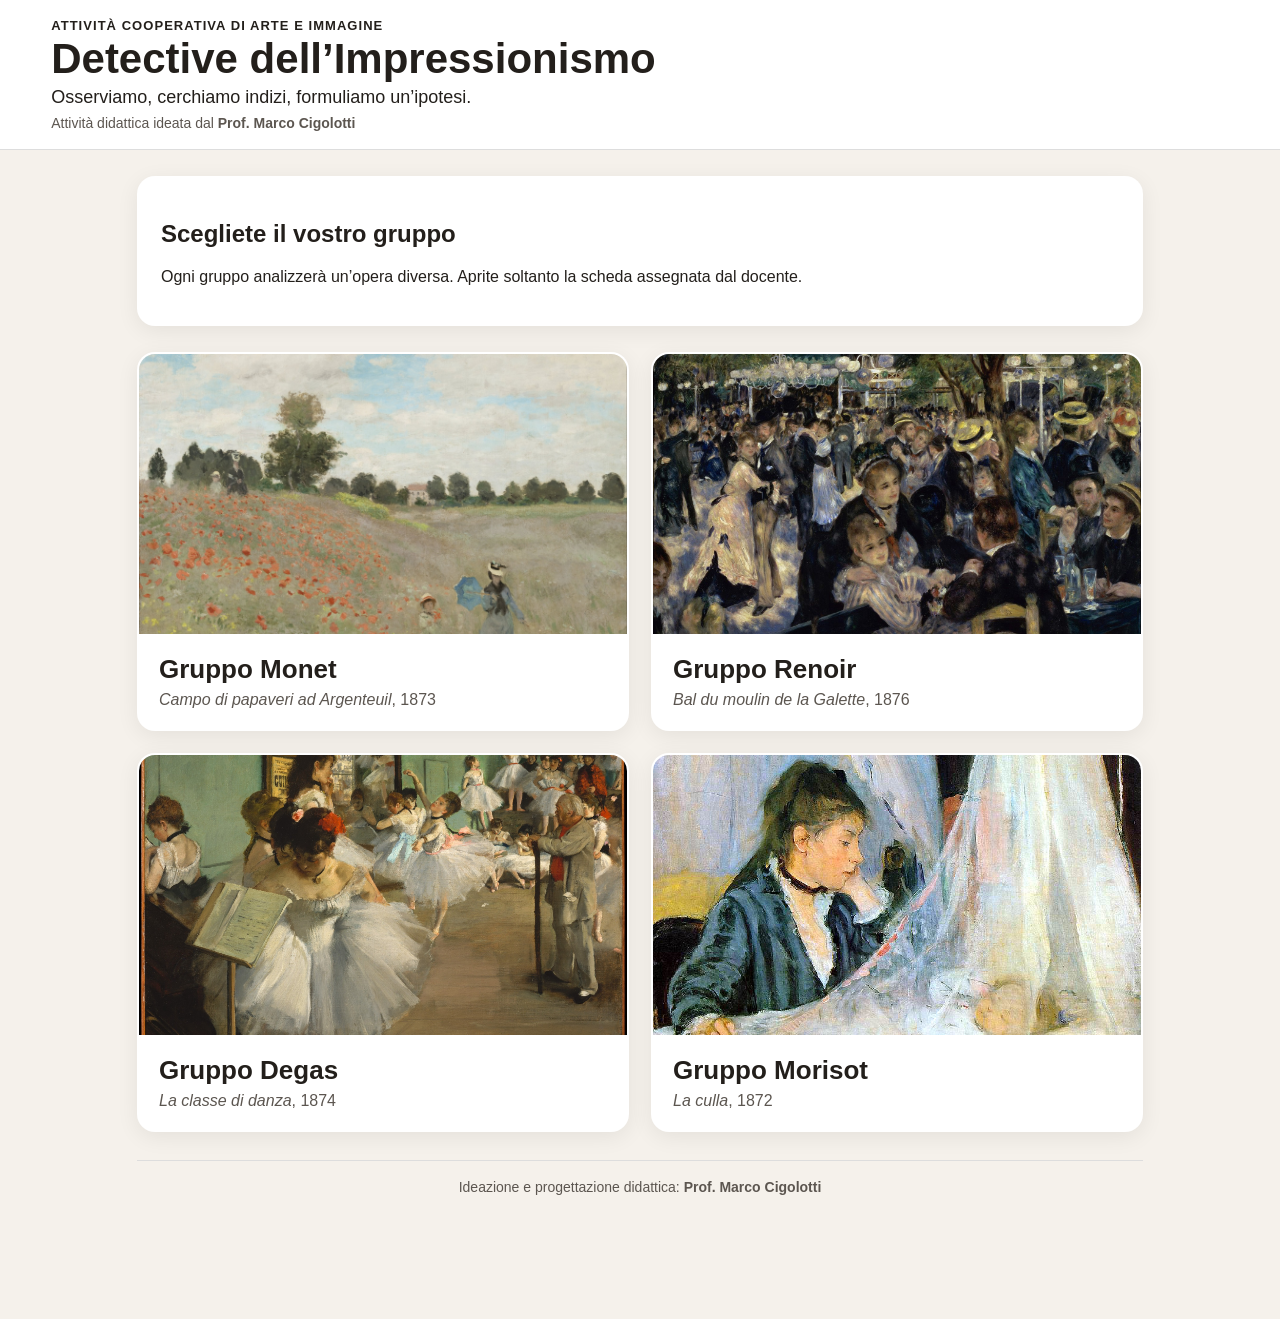
==== index.html @ 64e95736 "Prima versione - Detective dell'Impressionismo" ====
<!doctype html>
<html lang="it">
<head>
<meta charset="utf-8">
<meta name="viewport" content="width=device-width,initial-scale=1,viewport-fit=cover">
<title>Detective dell'Impressionismo – Prof. Marco Cigolotti</title>
<link rel="stylesheet" href="style.css">
</head>
<body>
<header>
  <div>
    <p class="eyebrow">ATTIVITÀ COOPERATIVA DI ARTE E IMMAGINE</p>
    <h1>Detective dell’Impressionismo</h1>
    <p class="subtitle">Osserviamo, cerchiamo indizi, formuliamo un’ipotesi.</p>
    <p class="author">Attività didattica ideata dal <strong>Prof. Marco Cigolotti</strong></p>
  </div>
</header>
<main>
  <section class="home-intro">
    <h2>Scegliete il vostro gruppo</h2>
    <p>Ogni gruppo analizzerà un’opera diversa. Aprite soltanto la scheda assegnata dal docente.</p>
  </section>
  <section class="home-grid">
    <a class="home-card" href="monet/index.html">
      <img src="images/monet-papaveri.jpg" alt="Claude Monet, Campo di papaveri ad Argenteuil">
      <div><h2>Gruppo Monet</h2><p><em>Campo di papaveri ad Argenteuil</em>, 1873</p></div>
    </a>
    <a class="home-card" href="renoir/index.html">
      <img src="images/renoir-moulin-galette.jpg" alt="Pierre-Auguste Renoir, Bal du moulin de la Galette">
      <div><h2>Gruppo Renoir</h2><p><em>Bal du moulin de la Galette</em>, 1876</p></div>
    </a>
    <a class="home-card" href="degas/index.html">
      <img src="images/degas-dance-class.jpg" alt="Edgar Degas, La classe di danza">
      <div><h2>Gruppo Degas</h2><p><em>La classe di danza</em>, 1874</p></div>
    </a>
    <a class="home-card" href="morisot/index.html">
      <img src="images/morisot-la-culla.jpg" alt="Berthe Morisot, La culla">
      <div><h2>Gruppo Morisot</h2><p><em>La culla</em>, 1872</p></div>
    </a>
  </section>
  <p class="footer-credit">Ideazione e progettazione didattica: <strong>Prof. Marco Cigolotti</strong></p>
</main>
</body>
</html>
---- style.css ----
*{box-sizing:border-box} :root{font-family:Arial,Helvetica,sans-serif;color:#231f1b;background:#f5f1eb}
body{margin:0} header{position:sticky;top:0;z-index:5;background:#fff;border-bottom:1px solid #ddd;padding:18px max(22px,4vw);display:flex;justify-content:space-between;gap:18px;align-items:center}
h1{font-size:clamp(26px,4vw,42px);margin:2px 0}.eyebrow{font-weight:800;letter-spacing:.08em;font-size:13px;margin:0}.subtitle{margin:4px 0 0;font-size:18px}
main{max-width:1050px;margin:auto;padding:26px 22px 110px}.card{background:#fff;border-radius:18px;padding:clamp(22px,4vw,42px);box-shadow:0 5px 22px #00000012}
.card h2{font-size:clamp(24px,3vw,34px);line-height:1.2}.step{font-weight:800;letter-spacing:.06em}.hint,.small{color:#5c5650}
.art-wrap{display:block;width:100%;border:0;background:transparent;padding:0;cursor:pointer}.art-wrap img{width:100%;max-height:62vh;object-fit:contain;border-radius:12px;background:#eee}
.art-wrap span{display:block;padding:10px;font-weight:700}.caption{font-size:14px}.instruction,.finishbox{padding:18px;border-left:6px solid #5b3825;background:#f4e8df;margin:22px 0}
label{display:block;font-size:19px;line-height:1.45;margin:22px 0;font-weight:600}input,textarea{width:100%;margin-top:9px;border:2px solid #aaa;border-radius:10px;padding:14px;font:inherit;background:#fff}
textarea:focus,input:focus,button:focus{outline:4px solid #f0bd64;outline-offset:2px}.choices{display:grid;grid-template-columns:repeat(2,1fr);gap:12px;margin:22px 0}.choices.two{grid-template-columns:1fr 1fr}
button{font:inherit;font-weight:800;border-radius:10px;padding:13px 18px;cursor:pointer}.primary{background:#4b2e20;color:#fff;border:2px solid #4b2e20}.secondary{background:#fff;color:#30251f;border:2px solid #6d625c}
.choices button{background:#fff;border:2px solid #8d8178}.choices button.selected{background:#4b2e20;color:#fff;border-color:#4b2e20}.big{width:100%;font-size:20px;margin-top:18px}
nav{position:fixed;bottom:0;left:0;right:0;background:#fff;border-top:1px solid #ddd;padding:12px max(18px,4vw);display:flex;align-items:center;gap:18px;z-index:6}.progress{flex:1;text-align:center;font-weight:700}.progress div{height:7px;background:#e5dfda;border-radius:9px;margin-top:7px;overflow:hidden}.progress i{display:block;height:100%;width:0;background:#4b2e20;transition:.2s}
dialog{width:min(96vw,1200px);border:0;border-radius:14px;padding:12px;background:#111;color:#fff}dialog::backdrop{background:#000c}dialog img{width:100%;max-height:86vh;object-fit:contain}.close{float:right;background:#fff;border:0;margin-bottom:8px}.status{text-align:center;font-weight:700}
@media(max-width:650px){header{align-items:flex-start;flex-direction:column}.choices{grid-template-columns:1fr}nav button{padding:11px}.progress{font-size:13px}}
.author{margin:7px 0 0;font-size:14px;color:#5c5650}
.footer-credit{text-align:center;margin-top:28px;padding-top:18px;border-top:1px solid #ddd;color:#5c5650;font-size:14px}
.errorbox{background:#fff0ee;border:2px solid #a43127;color:#6d1711;padding:14px 16px;border-radius:10px;margin:16px 0;font-weight:700}
.invalid{border-color:#a43127!important;background:#fff8f7!important}

.home-grid{display:grid;grid-template-columns:repeat(2,minmax(0,1fr));gap:22px;margin-top:26px}
.home-card{display:block;background:#fff;border-radius:18px;overflow:hidden;box-shadow:0 5px 22px #00000012;text-decoration:none;color:inherit;border:2px solid transparent}
.home-card:hover,.home-card:focus{border-color:#4b2e20;outline:4px solid #f0bd64;outline-offset:2px}
.home-card img{width:100%;height:280px;object-fit:cover;display:block}
.home-card div{padding:20px}.home-card h2{margin:0 0 6px;font-size:26px}.home-card p{margin:0;color:#5c5650}
.home-intro{background:#fff;border-radius:18px;padding:24px;box-shadow:0 5px 22px #00000012}
@media(max-width:700px){.home-grid{grid-template-columns:1fr}.home-card img{height:240px}}
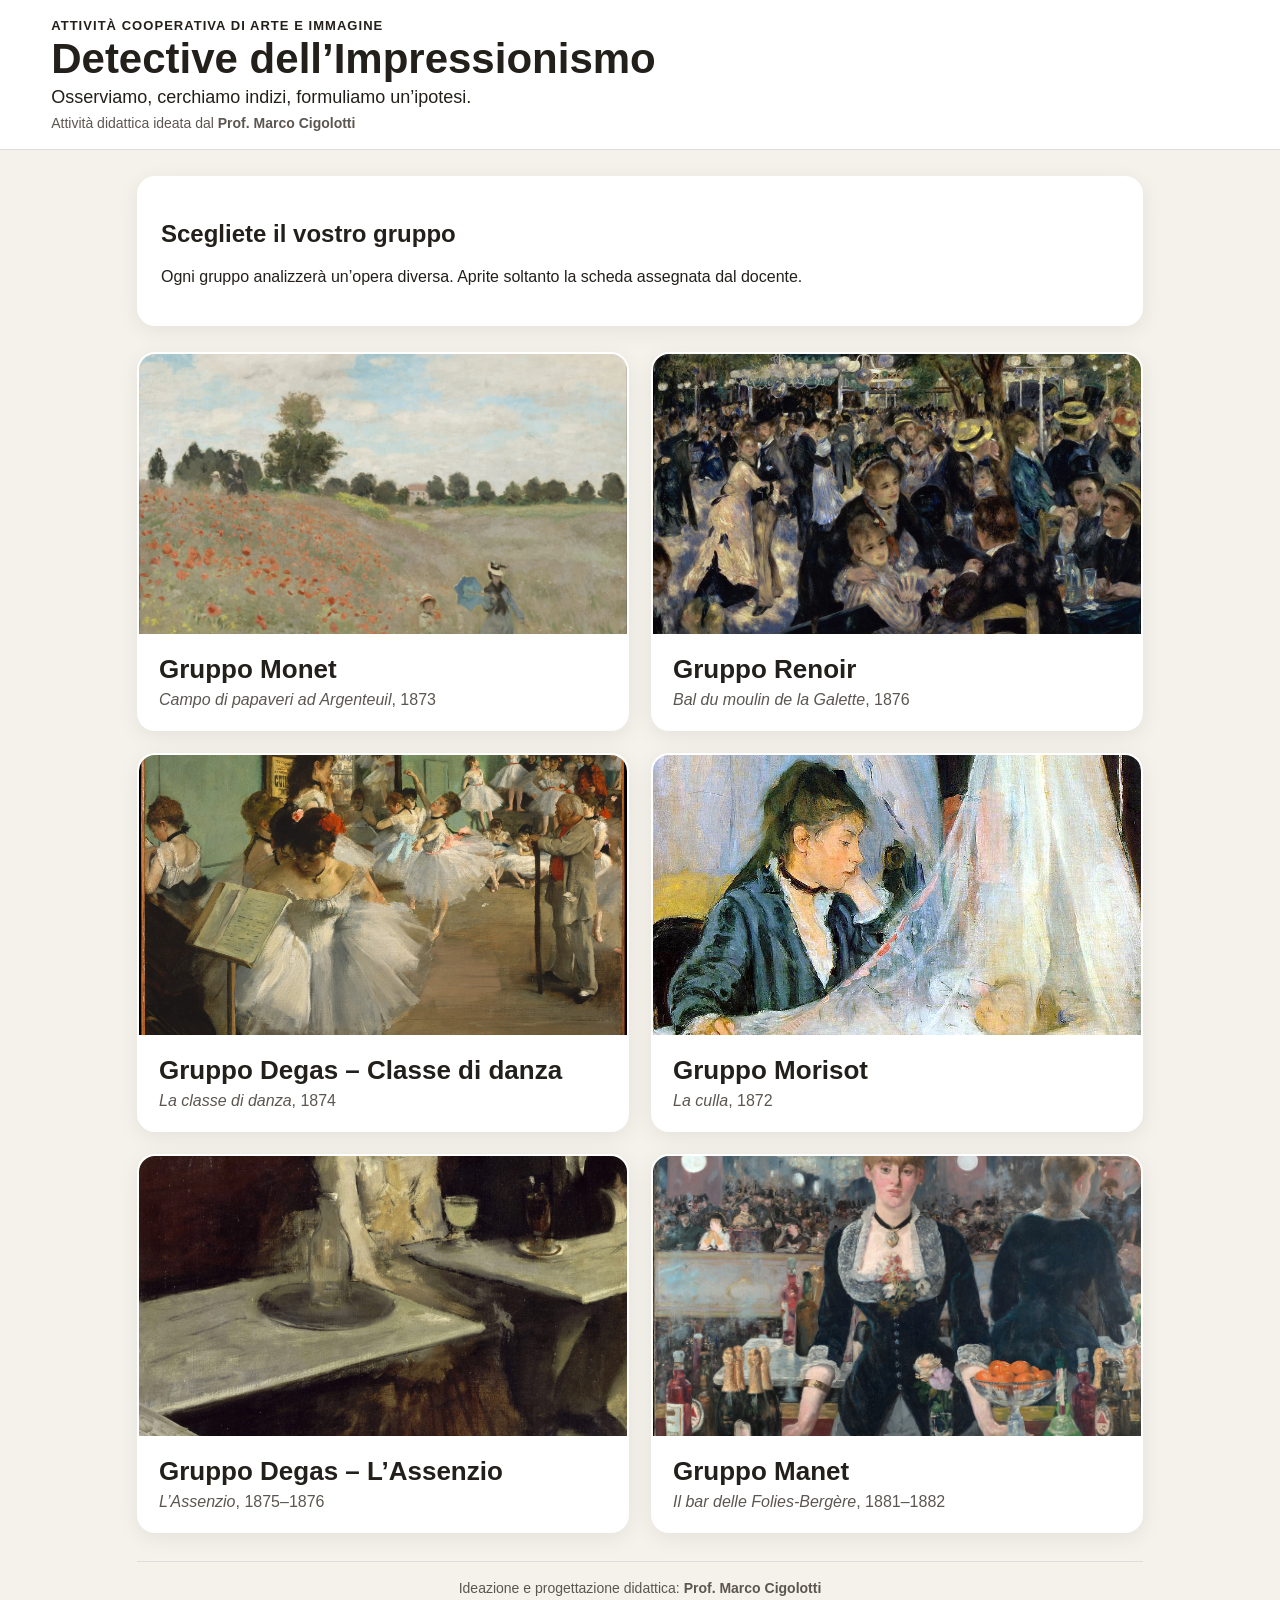
==== commit 319d7833: "Add files via upload" ====
--- a/index.html
+++ b/index.html
@@ -1,44 +1,8 @@
-<!doctype html>
-<html lang="it">
-<head>
-<meta charset="utf-8">
-<meta name="viewport" content="width=device-width,initial-scale=1,viewport-fit=cover">
-<title>Detective dell'Impressionismo – Prof. Marco Cigolotti</title>
-<link rel="stylesheet" href="style.css">
-</head>
-<body>
-<header>
-  <div>
-    <p class="eyebrow">ATTIVITÀ COOPERATIVA DI ARTE E IMMAGINE</p>
-    <h1>Detective dell’Impressionismo</h1>
-    <p class="subtitle">Osserviamo, cerchiamo indizi, formuliamo un’ipotesi.</p>
-    <p class="author">Attività didattica ideata dal <strong>Prof. Marco Cigolotti</strong></p>
-  </div>
-</header>
-<main>
-  <section class="home-intro">
-    <h2>Scegliete il vostro gruppo</h2>
-    <p>Ogni gruppo analizzerà un’opera diversa. Aprite soltanto la scheda assegnata dal docente.</p>
-  </section>
-  <section class="home-grid">
-    <a class="home-card" href="monet/index.html">
-      <img src="images/monet-papaveri.jpg" alt="Claude Monet, Campo di papaveri ad Argenteuil">
-      <div><h2>Gruppo Monet</h2><p><em>Campo di papaveri ad Argenteuil</em>, 1873</p></div>
-    </a>
-    <a class="home-card" href="renoir/index.html">
-      <img src="images/renoir-moulin-galette.jpg" alt="Pierre-Auguste Renoir, Bal du moulin de la Galette">
-      <div><h2>Gruppo Renoir</h2><p><em>Bal du moulin de la Galette</em>, 1876</p></div>
-    </a>
-    <a class="home-card" href="degas/index.html">
-      <img src="images/degas-dance-class.jpg" alt="Edgar Degas, La classe di danza">
-      <div><h2>Gruppo Degas</h2><p><em>La classe di danza</em>, 1874</p></div>
-    </a>
-    <a class="home-card" href="morisot/index.html">
-      <img src="images/morisot-la-culla.jpg" alt="Berthe Morisot, La culla">
-      <div><h2>Gruppo Morisot</h2><p><em>La culla</em>, 1872</p></div>
-    </a>
-  </section>
-  <p class="footer-credit">Ideazione e progettazione didattica: <strong>Prof. Marco Cigolotti</strong></p>
-</main>
-</body>
-</html>+<!doctype html><html lang="it"><head><meta charset="utf-8"><meta name="viewport" content="width=device-width,initial-scale=1,viewport-fit=cover"><title>Detective dell'Impressionismo – Prof. Marco Cigolotti</title><link rel="stylesheet" href="style.css"></head><body><header><div><p class="eyebrow">ATTIVITÀ COOPERATIVA DI ARTE E IMMAGINE</p><h1>Detective dell’Impressionismo</h1><p class="subtitle">Osserviamo, cerchiamo indizi, formuliamo un’ipotesi.</p><p class="author">Attività didattica ideata dal <strong>Prof. Marco Cigolotti</strong></p></div></header><main><section class="home-intro"><h2>Scegliete il vostro gruppo</h2><p>Ogni gruppo analizzerà un’opera diversa. Aprite soltanto la scheda assegnata dal docente.</p></section><section class="home-grid">
+<a class="home-card" href="monet/index.html"><img src="images/monet-papaveri.jpg" alt="Claude Monet, Campo di papaveri ad Argenteuil"><div><h2>Gruppo Monet</h2><p><em>Campo di papaveri ad Argenteuil</em>, 1873</p></div></a>
+<a class="home-card" href="renoir/index.html"><img src="images/renoir-moulin-galette.jpg" alt="Pierre-Auguste Renoir, Bal du moulin de la Galette"><div><h2>Gruppo Renoir</h2><p><em>Bal du moulin de la Galette</em>, 1876</p></div></a>
+<a class="home-card" href="degas/index.html"><img src="images/degas-dance-class.jpg" alt="Edgar Degas, La classe di danza"><div><h2>Gruppo Degas – Classe di danza</h2><p><em>La classe di danza</em>, 1874</p></div></a>
+<a class="home-card" href="morisot/index.html"><img src="images/morisot-la-culla.jpg" alt="Berthe Morisot, La culla"><div><h2>Gruppo Morisot</h2><p><em>La culla</em>, 1872</p></div></a>
+<a class="home-card" href="degas-assenzio/index.html"><img src="images/degas-assenzio.jpg" alt="Edgar Degas, L’Assenzio"><div><h2>Gruppo Degas – L’Assenzio</h2><p><em>L’Assenzio</em>, 1875–1876</p></div></a>
+<a class="home-card" href="manet-bar/index.html"><img src="images/manet-bar-folies.jpg" alt="Édouard Manet, Il bar delle Folies-Bergère"><div><h2>Gruppo Manet</h2><p><em>Il bar delle Folies-Bergère</em>, 1881–1882</p></div></a>
+</section><p class="footer-credit">Ideazione e progettazione didattica: <strong>Prof. Marco Cigolotti</strong></p></main></body></html>
